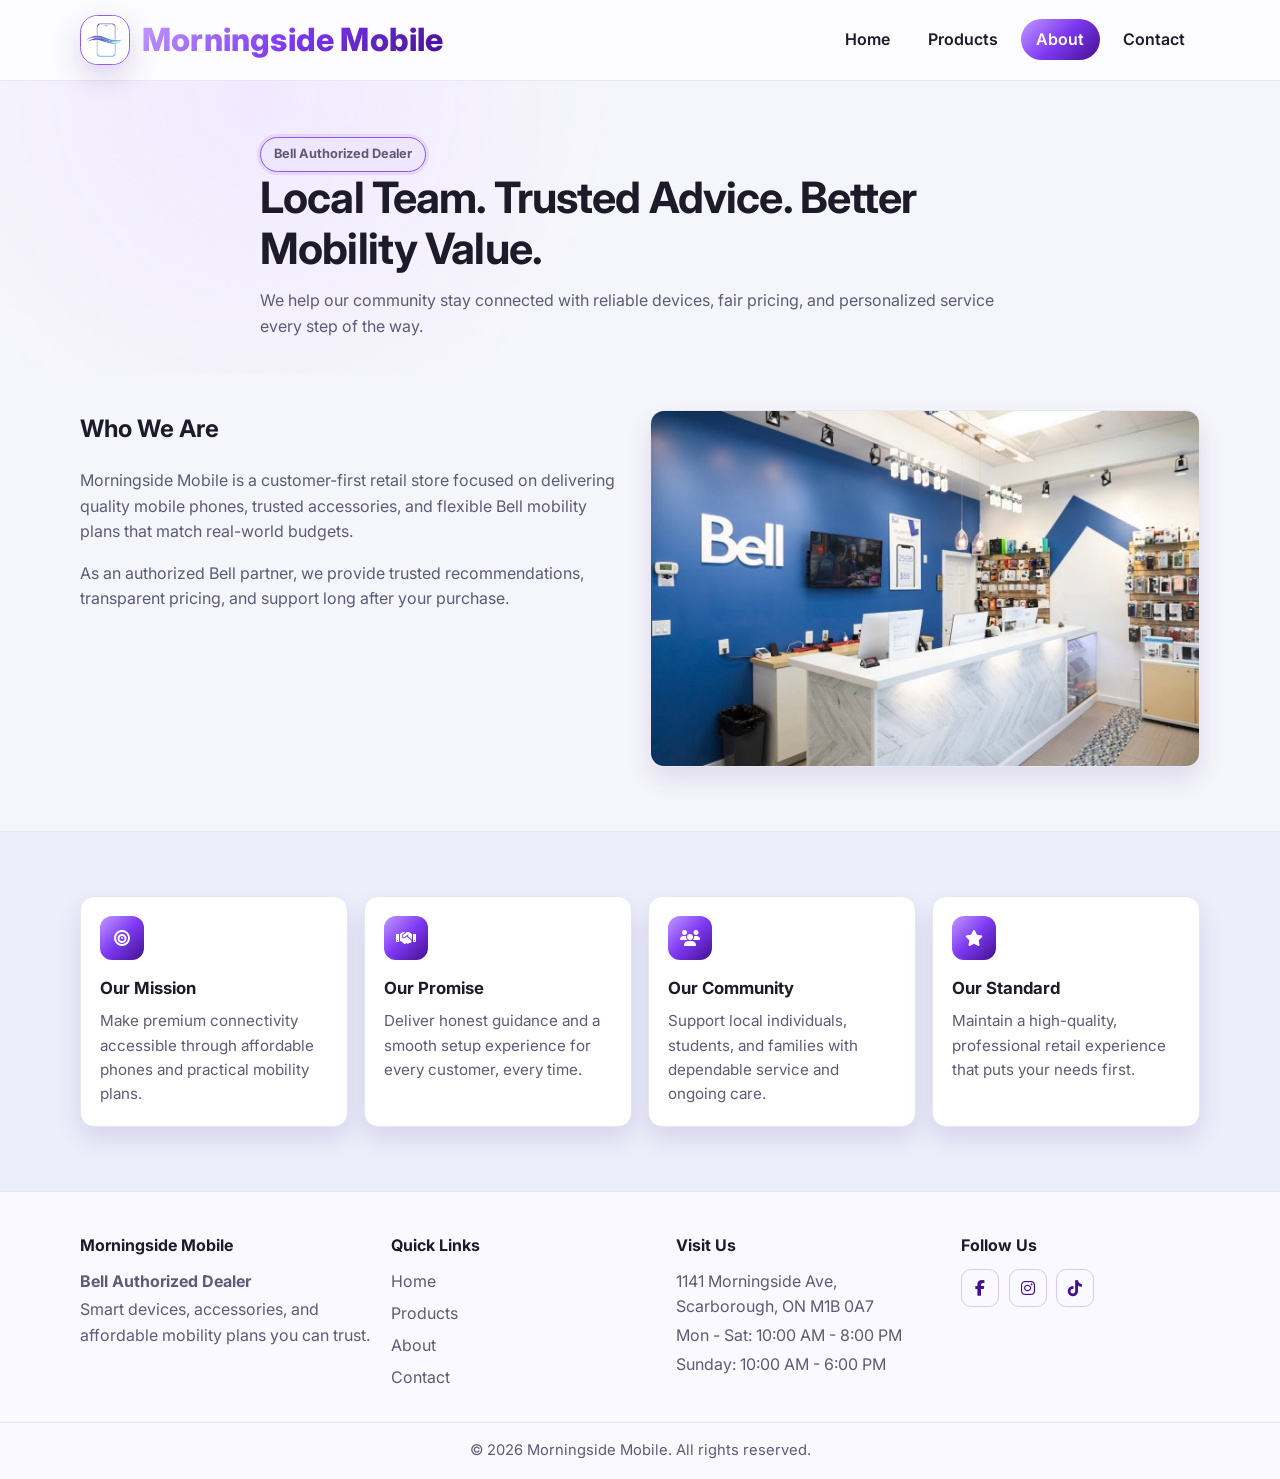
==== about.html @ 5530db8b "first commit" ====
<!DOCTYPE html>
<html lang="en">
  <head>
    <meta charset="UTF-8" />
    <meta name="viewport" content="width=device-width, initial-scale=1.0" />
    <meta
      name="description"
      content="Learn about Morningside Mobile, your trusted Bell Authorized Dealer for phones, accessories, and plans."
    />
    <link rel="icon" type="image/png" href="assets/img/favicon.png" />
    <title>About | Morningside Mobile</title>
    <link rel="preconnect" href="https://fonts.googleapis.com" />
    <link rel="preconnect" href="https://fonts.gstatic.com" crossorigin />
    <link
      href="https://fonts.googleapis.com/css2?family=Inter:wght@400;500;600;700;800&display=swap"
      rel="stylesheet"
    />
    <link
      rel="stylesheet"
      href="https://cdnjs.cloudflare.com/ajax/libs/font-awesome/6.5.2/css/all.min.css"
    />
    <link rel="stylesheet" href="assets/css/style.css" />
  </head>
  <body>
    <header class="site-header">
      <nav class="navbar container" aria-label="Primary navigation">
        <a href="index.html" class="brand" aria-label="Morningside Mobile Home">
          <span class="brand-icon" aria-hidden="true">
            <img
              class="brand-logo"
              src="assets/img/logo.jpg"
              alt="Morningside Mobile logo"
            />
          </span>
          <span class="brand-text-wrap">
            <span class="brand-text">Morningside Mobile</span>
          </span>
        </a>

        <button
          class="menu-toggle"
          aria-expanded="false"
          aria-controls="nav-menu"
          aria-label="Open menu"
          type="button"
        >
          <span></span>
          <span></span>
          <span></span>
        </button>

        <ul class="nav-links" id="nav-menu">
          <li><a href="index.html">Home</a></li>
          <li><a href="products.html">Products</a></li>
          <li><a class="active" href="about.html">About</a></li>
          <li><a href="contact.html">Contact</a></li>
        </ul>
      </nav>
    </header>

    <main>
      <section class="page-hero">
        <div class="container page-hero-inner">
          <p class="hero-badge">Bell Authorized Dealer</p>
          <h1>Local Team. Trusted Advice. Better Mobility Value.</h1>
          <p>
            We help our community stay connected with reliable devices, fair
            pricing, and personalized service every step of the way.
          </p>
        </div>
      </section>

      <section class="about-section">
        <div class="container about-grid">
          <div>
            <h2>Who We Are</h2>
            <p>
              Morningside Mobile is a customer-first retail store focused on
              delivering quality mobile phones, trusted accessories, and flexible
              Bell mobility plans that match real-world budgets.
            </p>
            <p>
              As an authorized Bell partner, we provide trusted recommendations,
              transparent pricing, and support long after your purchase.
            </p>
          </div>
          <div class="about-image">
            <img
              src="assets/img/store.jpeg"
              alt="Morningside Mobile retail store interior"
            />
          </div>
        </div>
      </section>

      <section class="mission-section">
        <div class="container">
          <div class="card-grid">
            <article class="value-card">
              <div class="card-icon" aria-hidden="true">
                <i class="fa-solid fa-bullseye"></i>
              </div>
              <h3>Our Mission</h3>
              <p>
                Make premium connectivity accessible through affordable phones and
                practical mobility plans.
              </p>
            </article>
            <article class="value-card">
              <div class="card-icon" aria-hidden="true">
                <i class="fa-solid fa-handshake"></i>
              </div>
              <h3>Our Promise</h3>
              <p>
                Deliver honest guidance and a smooth setup experience for every
                customer, every time.
              </p>
            </article>
            <article class="value-card">
              <div class="card-icon" aria-hidden="true">
                <i class="fa-solid fa-users"></i>
              </div>
              <h3>Our Community</h3>
              <p>
                Support local individuals, students, and families with dependable
                service and ongoing care.
              </p>
            </article>
            <article class="value-card">
              <div class="card-icon" aria-hidden="true">
                <i class="fa-solid fa-star"></i>
              </div>
              <h3>Our Standard</h3>
              <p>
                Maintain a high-quality, professional retail experience that puts
                your needs first.
              </p>
            </article>
          </div>
        </div>
      </section>
    </main>

    <footer class="site-footer">
      <div class="container footer-grid">
        <section>
          <h3>Morningside Mobile</h3>
          <p class="footer-highlight">Bell Authorized Dealer</p>
          <p>Smart devices, accessories, and affordable mobility plans you can trust.</p>
        </section>
        <section>
          <h3>Quick Links</h3>
          <ul class="footer-links">
            <li><a href="index.html">Home</a></li>
            <li><a href="products.html">Products</a></li>
            <li><a href="about.html">About</a></li>
            <li><a href="contact.html">Contact</a></li>
          </ul>
        </section>
        <section>
          <h3>Visit Us</h3>
          <p>1141 Morningside Ave, Scarborough, ON M1B 0A7</p>
          <p>Mon - Sat: 10:00 AM - 8:00 PM</p>
          <p>Sunday: 10:00 AM - 6:00 PM</p>
        </section>
        <section>
          <h3>Follow Us</h3>
          <div class="social-links" aria-label="Social media links">
            <a href="https://www.facebook.com/share/16yS9xvTxd/?mibextid=wwXIfr" target="_blank" aria-label="Facebook">
              <i class="fa-brands fa-facebook-f"></i>
            </a>
            <a href="https://www.instagram.com/morningside.mobile?igsh=MThoNXhtaGxqd3Roeg==" target="_blank" aria-label="Instagram">
              <i class="fa-brands fa-instagram"></i>
            </a>
            <a href="https://www.tiktok.com/@morningsidemobile?is_from_webapp=1&sender_device=pc" target="_blank" aria-label="TikTok">
              <i class="fa-brands fa-tiktok"></i>
            </a>
          </div>
        </section>
      </div>
      <div class="footer-bottom">
        <p>&copy; 2026 Morningside Mobile. All rights reserved.</p>
      </div>
    </footer>

    <script src="assets/js/script.js"></script>
  </body>
</html>
---- assets/css/style.css ----
:root {
  --bg-main: #f5f6fb;
  --bg-soft: #eceffa;
  --surface: #ffffff;
  --text-main: #1d1b2a;
  --text-muted: #5f5a77;
  --line: #e6e7f2;
  --purple-1: #c199ff;
  --purple-2: #7d38f2;
  --purple-3: #43108f;
  --accent-gradient: linear-gradient(135deg, var(--purple-1), var(--purple-2) 50%, var(--purple-3));
  --shadow-soft: 0 12px 30px rgba(67, 16, 143, 0.18);
  --shadow-card: 0 12px 24px rgba(67, 16, 143, 0.12);
  --radius: 14px;
  --radius-sm: 10px;
  --transition: 0.24s ease;
}

*,
*::before,
*::after {
  box-sizing: border-box;
}

html {
  scroll-behavior: smooth;
}

body {
  margin: 0;
  font-family: "Inter", sans-serif;
  color: var(--text-main);
  background: var(--bg-main);
  line-height: 1.6;
}

img {
  max-width: 100%;
  display: block;
}

a {
  color: inherit;
  text-decoration: none;
}

.container {
  width: min(1120px, 92%);
  margin-inline: auto;
}

.site-header {
  position: sticky;
  top: 0;
  z-index: 1000;
  background: rgba(252, 252, 255, 0.95);
  border-bottom: 1px solid var(--line);
  backdrop-filter: blur(8px);
}

.navbar {
  min-height: 80px;
  display: flex;
  align-items: center;
  justify-content: space-between;
  gap: 1rem;
}

.brand {
  display: flex;
  align-items: center;
  gap: 0.75rem;
}

.brand-icon {
  width: 50px;
  height: 50px;
  flex-shrink: 0;
  border-radius: 35%;
  display: grid;
  place-items: center;
  background: #fff;
  border: 1.5px solid #905cff;
  box-shadow: var(--shadow-soft);
  overflow: hidden;
}

.brand-logo {
  width: 100%;
  height: 100%;
  display: block;
  margin: auto;
  object-fit: contain;
  object-position: center;
  transform: scale(0.9) translate(0px, -6px)
}

.brand-text-wrap {
  display: flex;
  flex-direction: column;
  line-height: 1.2;
}

.brand-text {
  font-size: 2rem;
  font-weight: 800;
  letter-spacing: 0.2px;
  color: var(--purple-3);
  background: var(--accent-gradient);
  -webkit-background-clip: text;
  background-clip: text;
  -webkit-text-fill-color: transparent;
}

.brand-subtitle {
  font-size: 0.74rem;
  font-weight: 600;
  color: var(--purple-3);
  text-transform: uppercase;
  letter-spacing: 0.8px;
}

.nav-links {
  display: flex;
  align-items: center;
  gap: 0.5rem;
  list-style: none;
  margin: 0;
  padding: 0;
}

.nav-links a {
  padding: 0.65rem 0.95rem;
  border-radius: 999px;
  font-weight: 600;
  color: var(--text-main);
  transition: color var(--transition), background-color var(--transition);
}

.nav-links a:hover,
.nav-links a:focus-visible {
  color: var(--purple-3);
  background: #e6dbff;
}

.nav-links a.active {
  color: #fff;
  background: var(--accent-gradient);
}

.menu-toggle {
  display: none;
  width: 42px;
  height: 42px;
  border: 1px solid var(--line);
  background: #fff;
  border-radius: 10px;
  padding: 0.5rem;
  cursor: pointer;
}

.menu-toggle span {
  display: block;
  width: 100%;
  height: 2px;
  background: var(--text-main);
  margin: 5px 0;
  transition: transform var(--transition), opacity var(--transition);
}

.hero {
  background: radial-gradient(circle at 10% 10%, #e8d8ff 0%, transparent 38%),
    radial-gradient(circle at 80% 20%, #ddccff 0%, transparent 34%),
    var(--bg-main);
  padding: 4.5rem 0 4rem;
}

.hero-grid {
  display: grid;
  gap: 2.2rem;
  grid-template-columns: 1.05fr 0.95fr;
  align-items: center;
}

.hero-badge {
  display: inline-flex;
  align-items: center;
  gap: 0.5rem;
  margin: 0 0 1rem;
  padding: 0.38rem 0.8rem;
  border-radius: 999px;
  font-size: 0.8rem;
  font-weight: 700;
  color: var(--purple-3);
  background: #efe7ff;
  border: 1.5px solid #8b57f0;
  box-shadow: 0 0 0 3px rgba(139, 87, 240, 0.14);
}

.hero h1 {
  margin: 0 0 1rem;
  font-size: clamp(1.9rem, 4vw, 3.1rem);
  line-height: 1.15;
  letter-spacing: -0.02em;
}

.hero p {
  margin: 0 0 1.5rem;
  color: var(--text-muted);
  max-width: 58ch;
}

.hero-actions {
  display: flex;
  flex-wrap: wrap;
  gap: 0.75rem;
}

.btn {
  display: inline-flex;
  align-items: center;
  justify-content: center;
  border: 1px solid transparent;
  border-radius: 10px;
  padding: 0.78rem 1.18rem;
  font-weight: 700;
  transition: transform var(--transition), box-shadow var(--transition),
    background-color var(--transition), color var(--transition), border-color var(--transition);
}

.btn:hover,
.btn:focus-visible {
  transform: translateY(-2px);
}

.btn-primary {
  color: #fff;
  background: var(--accent-gradient);
  box-shadow: var(--shadow-soft);
}

.btn-primary:hover,
.btn-primary:focus-visible {
  box-shadow: 0 16px 26px rgba(67, 16, 143, 0.35);
}

.btn-secondary {
  background: #fff;
  color: var(--purple-3);
  border-color: #d6c8f8;
}

.btn-secondary:hover,
.btn-secondary:focus-visible {
  background: #f8f3ff;
}

.hero-visual {
  background: #f5f0ff;
  border: 1px solid #e9ddff;
  border-radius: calc(var(--radius) + 6px);
  padding: 1rem;
  box-shadow: var(--shadow-soft);
}

.hero-visual img {
  border-radius: var(--radius);
  min-height: 280px;
  object-fit: cover;
}

.value-props {
  padding: 4.2rem 0;
  background: var(--bg-soft);
  border-top: 1px solid var(--line);
  border-bottom: 1px solid var(--line);
}

.value-props h2 {
  margin: 0;
  font-size: clamp(1.5rem, 3vw, 2.1rem);
  text-align: center;
}

.section-intro {
  margin: 0.7rem auto 2rem;
  text-align: center;
  color: var(--text-muted);
  max-width: 68ch;
}

.card-grid {
  display: grid;
  gap: 1rem;
  grid-template-columns: repeat(4, minmax(0, 1fr));
}

.value-card {
  background: var(--surface);
  border: 1px solid var(--line);
  border-radius: var(--radius);
  padding: 1.2rem;
  box-shadow: var(--shadow-card);
  transition: transform var(--transition), box-shadow var(--transition), border-color var(--transition);
}

.value-card:hover,
.value-card:focus-within {
  transform: translateY(-4px);
  border-color: #ad84f6;
  box-shadow: 0 16px 24px rgba(67, 16, 143, 0.2);
}

.card-icon {
  width: 44px;
  height: 44px;
  border-radius: 12px;
  display: grid;
  place-items: center;
  background: var(--accent-gradient);
  color: #fff;
  margin-bottom: 0.9rem;
}

.value-card h3 {
  margin: 0 0 0.5rem;
  font-size: 1.05rem;
}

.value-card p {
  margin: 0;
  color: var(--text-muted);
  font-size: 0.95rem;
}

.site-footer {
  background: #f9f9ff;
  padding-top: 2.6rem;
}

.footer-grid {
  display: grid;
  gap: 1.2rem;
  grid-template-columns: 1.1fr 1fr 1fr 0.9fr;
}

.site-footer h3 {
  margin: 0 0 0.6rem;
  font-size: 1rem;
}

.site-footer p {
  margin: 0.2rem 0;
  color: var(--text-muted);
}

.footer-highlight {
  color: var(--purple-3);
  font-weight: 700;
}

.footer-links {
  list-style: none;
  margin: 0;
  padding: 0;
  display: grid;
  gap: 0.4rem;
}

.footer-links a {
  color: var(--text-muted);
}

.footer-links a:hover,
.footer-links a:focus-visible {
  color: var(--purple-3);
}

.social-links {
  display: flex;
  align-items: center;
  gap: 0.6rem;
}

.social-links a {
  width: 38px;
  height: 38px;
  border-radius: 10px;
  border: 1px solid #d9c8ff;
  color: var(--purple-3);
  display: grid;
  place-items: center;
  transition: transform var(--transition), background-color var(--transition), color var(--transition);
}

.social-links a:hover,
.social-links a:focus-visible {
  background: var(--accent-gradient);
  color: #fff;
  transform: translateY(-2px);
}

.footer-bottom {
  margin-top: 2rem;
  border-top: 1px solid var(--line);
  text-align: center;
  padding: 1rem 0;
}

.footer-bottom p {
  margin: 0;
  font-size: 0.92rem;
}

.page-hero {
  padding: 3.5rem 0 2.2rem;
  background: radial-gradient(circle at 20% 5%, #f2e9ff 0%, transparent 34%), var(--bg-main);
}

.page-hero-inner {
  max-width: 760px;
}

.page-hero h1 {
  margin: 0 0 0.8rem;
  font-size: clamp(1.7rem, 3.6vw, 2.7rem);
  line-height: 1.2;
  letter-spacing: -0.02em;
}

.page-hero p {
  margin: 0;
  color: var(--text-muted);
}

.section-heading {
  display: flex;
  align-items: center;
  justify-content: space-between;
  gap: 0.8rem;
  margin-bottom: 1rem;
}

.products-section,
.accessories-section,
.about-section,
.contact-section {
  padding: 2.2rem 0 4rem;
}

.products-grid {
  display: grid;
  grid-template-columns: repeat(3, minmax(0, 1fr));
  gap: 1rem;
}

.products-toolbar {
  display: grid;
  grid-template-columns: 1.4fr 1fr 1fr;
  gap: 0.85rem;
  margin: 0.25rem 0 1.1rem;
}

.accessories-toolbar {
  grid-template-columns: minmax(260px, 460px);
}

.search-field,
.filter-field {
  display: grid;
  gap: 0.38rem;
}

.search-field label,
.filter-field label {
  font-size: 0.87rem;
  font-weight: 600;
  color: var(--text-main);
}

.search-field input,
.filter-field select {
  width: 100%;
  height: 44px;
  border: 1px solid #d5c4ff;
  border-radius: 10px;
  padding: 0 0.8rem;
  font: inherit;
  background: #fff;
  color: var(--text-main);
}

.search-field input:focus,
.filter-field select:focus {
  outline: 2px solid rgba(139, 87, 240, 0.24);
  border-color: #8b57f0;
}

.product-card.is-hidden {
  display: none;
}

.products-empty-state {
  margin: 0.9rem 0 0;
  padding: 0.9rem 1rem;
  border: 1px dashed #b28af7;
  border-radius: 12px;
  color: var(--purple-3);
  background: #f2eaff;
  font-weight: 600;
}

.product-card {
  background: #fff;
  border: 1px solid var(--line);
  border-radius: var(--radius);
  overflow: hidden;
  box-shadow: var(--shadow-card);
}

.product-card img {
  width: 100%;
  height: 210px;
  object-fit: contain;
  object-position: center;
}

.product-content {
  padding: 1rem;
}

.product-content h3 {
  margin: 0 0 0.35rem;
}

.product-content p {
  margin: 0;
  color: var(--text-muted);
}

.product-price {
  margin-top: 0.6rem !important;
  font-weight: 800;
  color: var(--purple-3) !important;
}

.plans-section,
.mission-section {
  background: var(--bg-soft);
  border-top: 1px solid var(--line);
  border-bottom: 1px solid var(--line);
  padding: 4rem 0;
}

.plans-section h2 {
  margin: 0;
  text-align: center;
}

.plans-grid {
  margin-top: 1rem;
  display: grid;
  grid-template-columns: repeat(3, minmax(0, 1fr));
  gap: 1rem;
}

.plan-card {
  background: #fff;
  border: 1px solid var(--line);
  border-radius: var(--radius);
  padding: 1.2rem;
  box-shadow: var(--shadow-card);
}

.plan-card-featured {
  border-color: #9f74ef;
  box-shadow: 0 18px 28px rgba(67, 16, 143, 0.25);
}

.plan-badge {
  display: inline-block;
  margin: 0 0 0.5rem;
  padding: 0.25rem 0.65rem;
  border-radius: 999px;
  font-size: 0.75rem;
  font-weight: 700;
  color: #fff;
  background: var(--accent-gradient);
}

.plan-card h3 {
  margin: 0;
}

.plan-price {
  margin: 0.45rem 0 0.8rem;
  font-size: 1.35rem;
  font-weight: 800;
  color: var(--purple-3);
}

.plan-card ul {
  margin: 0;
  padding-left: 1.1rem;
  color: var(--text-muted);
}

.plan-card li + li {
  margin-top: 0.35rem;
}

.about-grid,
.contact-grid {
  display: grid;
  grid-template-columns: 1fr 1fr;
  gap: 1.25rem;
  align-items: stretch;
}

.about-grid h2 {
  margin-top: 0;
}

.about-grid p {
  color: var(--text-muted);
}

.about-image {
  border-radius: var(--radius);
  overflow: hidden;
  border: 1px solid var(--line);
  box-shadow: var(--shadow-card);
}

.about-image img {
  width: 100%;
  min-height: 310px;
  object-fit: cover;
}

.contact-card,
.contact-info {
  background: #fff;
  border: 1px solid var(--line);
  border-radius: var(--radius);
  box-shadow: var(--shadow-card);
  padding: 1.2rem;
  height: 100%;
  display: flex;
  flex-direction: column;
}

.contact-card h2,
.contact-info h3 {
  margin-top: 0;
}

.contact-card p,
.contact-info p {
  color: var(--text-muted);
}

.contact-info-list {
  display: grid;
  gap: 0.7rem;
  margin-bottom: 1rem;
}

.contact-info-item {
  display: grid;
  grid-template-columns: 42px 1fr;
  gap: 0.7rem;
  align-items: start;
  border: 1px solid #e3d6ff;
  border-radius: 12px;
  padding: 0.7rem;
  background: #faf7ff;
}

.contact-info-icon {
  width: 42px;
  height: 42px;
  border-radius: 10px;
  display: grid;
  place-items: center;
  color: #fff;
  background: var(--accent-gradient);
  box-shadow: var(--shadow-soft);
}

.contact-info-item .contact-info-icon {
  color: #fff;
  text-decoration: none;
}

.contact-info-item h4 {
  margin: 0 0 0.15rem;
  font-size: 0.95rem;
}

.contact-info-item p {
  margin: 0;
}

.contact-info-item p + p {
  margin-top: 0.15rem;
}

.contact-info-item a {
  color: var(--purple-3);
  font-weight: 600;
}

.contact-info-item a:hover,
.contact-info-item a:focus-visible {
  text-decoration: underline;
}

.contact-social {
  margin: 0.2rem 0 1rem;
}

.contact-social h4 {
  margin: 0 0 0.45rem;
  font-size: 0.95rem;
}

.contact-form {
  display: grid;
  gap: 0.55rem;
}

.contact-form label {
  font-size: 0.9rem;
  font-weight: 600;
}

.contact-form input,
.contact-form textarea {
  width: 100%;
  border: 1px solid #d9dceb;
  border-radius: 10px;
  padding: 0.75rem 0.8rem;
  font: inherit;
  color: var(--text-main);
  background: #fff;
}

.contact-form textarea {
  resize: vertical;
}

.contact-form input:focus,
.contact-form textarea:focus {
  outline: 2px solid #d9c0ff;
  border-color: #c29eff;
}

.form-alert {
  margin: 0.25rem 0 0.9rem;
  padding: 0.7rem 0.85rem;
  border-radius: 10px;
  font-size: 0.94rem;
  font-weight: 600;
}

.form-alert-success {
  color: #1e6a33;
  background: #e8f7ec;
  border: 1px solid #a8dfb8;
}

.contact-map-card {
  margin-top: 1.25rem;
  background: #fff;
  border: 1px solid var(--line);
  border-radius: var(--radius);
  box-shadow: var(--shadow-card);
  padding: 1rem;
}

.contact-map-card h3 {
  margin: 0 0 0.8rem;
}

.contact-map-card iframe {
  width: 100%;
  min-height: 360px;
  border: 0;
  border-radius: 10px;
}

@media (max-width: 980px) {
  .hero-grid {
    grid-template-columns: 1fr;
  }

  .card-grid {
    grid-template-columns: repeat(2, minmax(0, 1fr));
  }

  .footer-grid {
    grid-template-columns: repeat(2, minmax(0, 1fr));
  }

  .products-grid,
  .plans-grid,
  .about-grid,
  .contact-grid {
    grid-template-columns: 1fr;
  }

  .products-toolbar {
    grid-template-columns: 1fr;
  }
}

@media (max-width: 760px) {
  .menu-toggle {
    display: inline-block;
  }

  .nav-links {
    position: absolute;
    top: calc(100% + 8px);
    right: 4%;
    width: min(320px, 92%);
    flex-direction: column;
    align-items: stretch;
    background: #fff;
    border: 1px solid var(--line);
    border-radius: var(--radius-sm);
    box-shadow: var(--shadow-soft);
    padding: 0.75rem;
    opacity: 0;
    pointer-events: none;
    transform: translateY(-8px);
    transition: opacity var(--transition), transform var(--transition);
  }

  .nav-links.open {
    opacity: 1;
    pointer-events: auto;
    transform: translateY(0);
  }

  .nav-links a {
    width: 100%;
    border-radius: 8px;
  }

  .hero {
    padding-top: 3.4rem;
  }

  .section-heading {
    flex-direction: column;
    align-items: flex-start;
  }
}

@media (max-width: 600px) {
  .card-grid {
    grid-template-columns: 1fr;
  }

  .footer-grid {
    grid-template-columns: 1fr;
  }
}
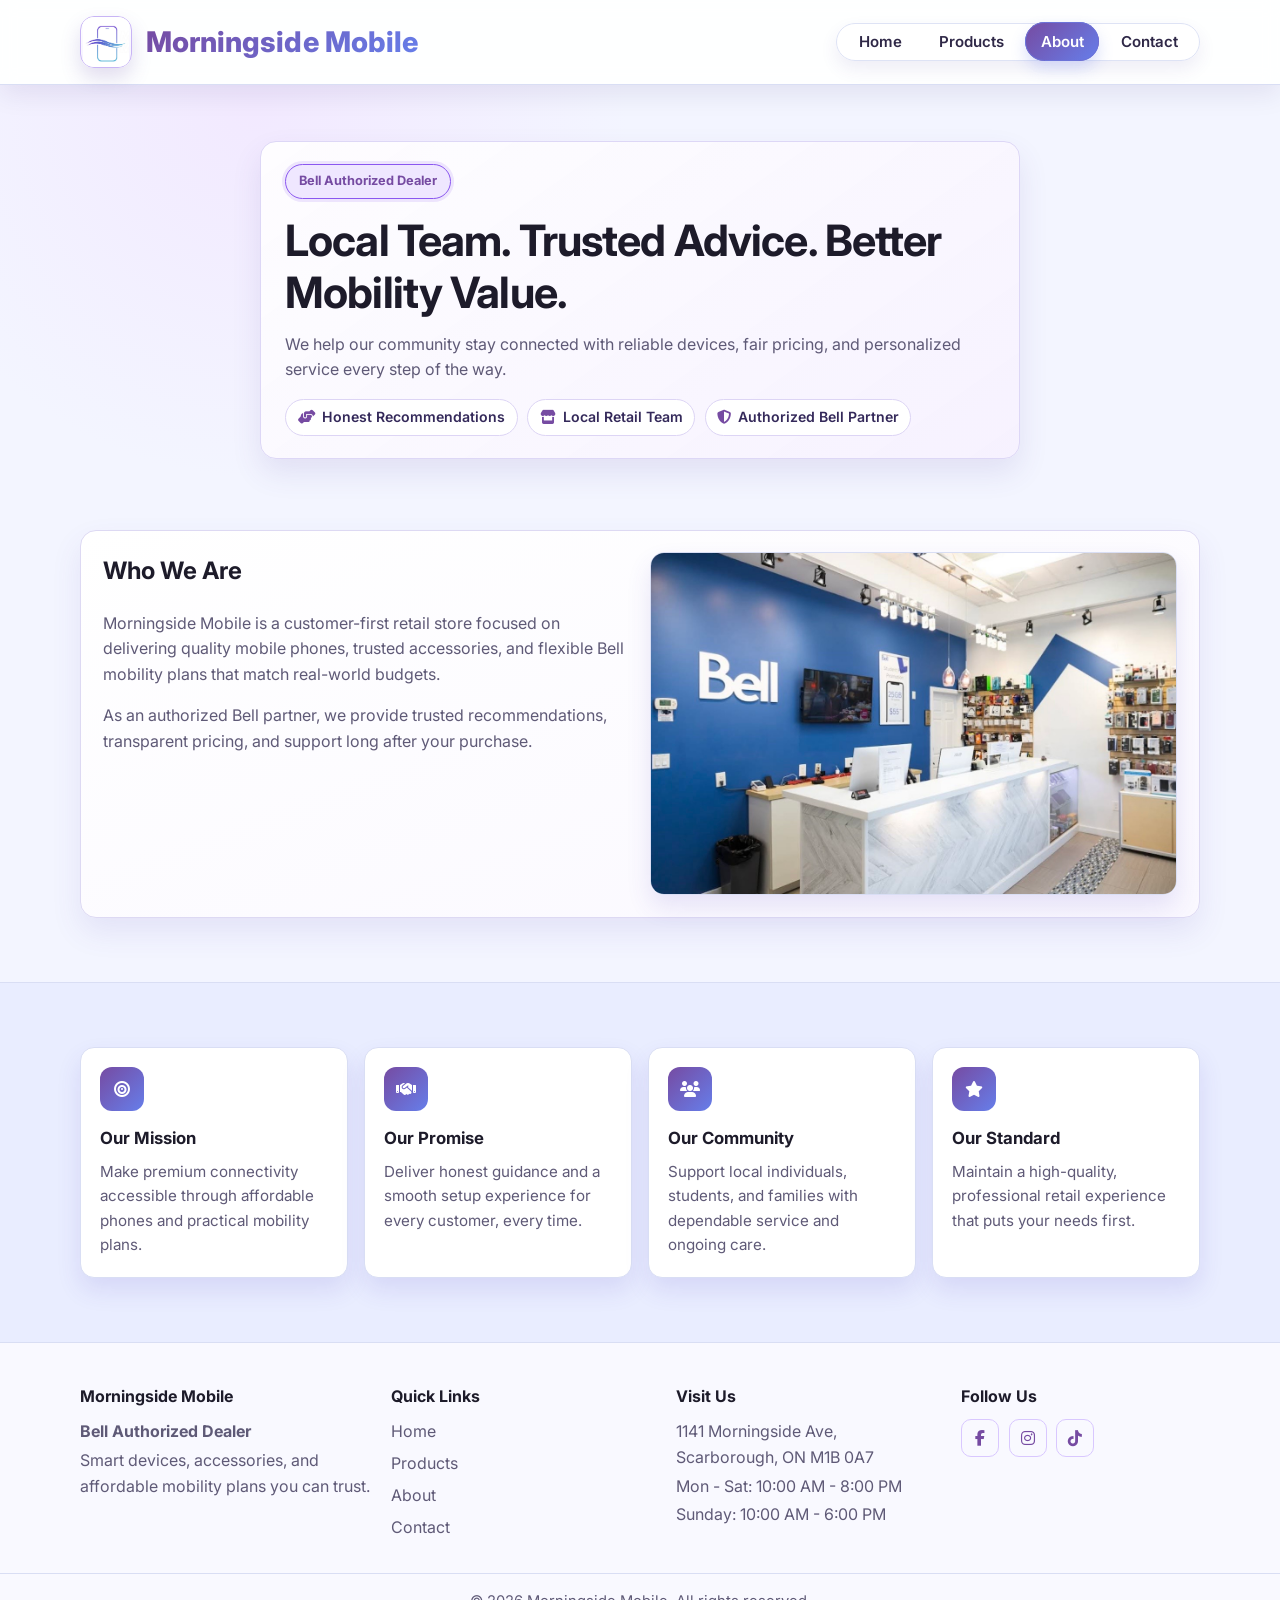
==== commit ba974fc4: "Updated" ====
--- a/about.html
+++ b/about.html
@@ -67,6 +67,11 @@
             We help our community stay connected with reliable devices, fair
             pricing, and personalized service every step of the way.
           </p>
+          <div class="page-hero-points" aria-label="About page highlights">
+            <p><i class="fa-solid fa-handshake-angle"></i> Honest Recommendations</p>
+            <p><i class="fa-solid fa-store"></i> Local Retail Team</p>
+            <p><i class="fa-solid fa-shield-halved"></i> Authorized Bell Partner</p>
+          </div>
         </div>
       </section>
 
--- a/assets/css/style.css
+++ b/assets/css/style.css
@@ -1,16 +1,16 @@
 :root {
-  --bg-main: #f5f6fb;
-  --bg-soft: #eceffa;
+  --bg-main: #f3f5ff;
+  --bg-soft: #e9edff;
   --surface: #ffffff;
   --text-main: #1d1b2a;
   --text-muted: #5f5a77;
-  --line: #e6e7f2;
-  --purple-1: #c199ff;
-  --purple-2: #7d38f2;
-  --purple-3: #43108f;
-  --accent-gradient: linear-gradient(135deg, var(--purple-1), var(--purple-2) 50%, var(--purple-3));
-  --shadow-soft: 0 12px 30px rgba(67, 16, 143, 0.18);
-  --shadow-card: 0 12px 24px rgba(67, 16, 143, 0.12);
+  --line: #d9def4;
+  --purple-1: #667eea;
+  --purple-2: #764ba2;
+  --purple-3: #764ba2;
+  --accent-gradient: linear-gradient(315deg, #667eea 0%, #764ba2 100%);
+  --shadow-soft: 0 12px 30px rgba(75, 58, 192, 0.2);
+  --shadow-card: 0 12px 24px rgba(75, 58, 192, 0.12);
   --radius: 14px;
   --radius-sm: 10px;
   --transition: 0.24s ease;
@@ -53,13 +53,14 @@
   position: sticky;
   top: 0;
   z-index: 1000;
-  background: rgba(252, 252, 255, 0.95);
+  background: rgba(255, 255, 255, 0.92);
   border-bottom: 1px solid var(--line);
   backdrop-filter: blur(8px);
+  box-shadow: 0 10px 24px rgba(36, 19, 87, 0.08);
 }
 
 .navbar {
-  min-height: 80px;
+  min-height: 84px;
   display: flex;
   align-items: center;
   justify-content: space-between;
@@ -69,19 +70,19 @@
 .brand {
   display: flex;
   align-items: center;
-  gap: 0.75rem;
+  gap: 0.85rem;
 }
 
 .brand-icon {
-  width: 50px;
-  height: 50px;
+  width: 52px;
+  height: 52px;
   flex-shrink: 0;
-  border-radius: 35%;
+  border-radius: 14px;
   display: grid;
   place-items: center;
-  background: #fff;
-  border: 1.5px solid #905cff;
-  box-shadow: var(--shadow-soft);
+  background: linear-gradient(180deg, #ffffff 0%, #f5f1ff 100%);
+  border: 1px solid #c8b5f5;
+  box-shadow: 0 10px 20px rgba(86, 65, 168, 0.18);
   overflow: hidden;
 }
 
@@ -92,7 +93,7 @@
   margin: auto;
   object-fit: contain;
   object-position: center;
-  transform: scale(0.9) translate(0px, -6px)
+  transform: scale(0.92) translateY(-4px);
 }
 
 .brand-text-wrap {
@@ -102,9 +103,9 @@
 }
 
 .brand-text {
-  font-size: 2rem;
+  font-size: clamp(1.35rem, 2.3vw, 1.78rem);
   font-weight: 800;
-  letter-spacing: 0.2px;
+  letter-spacing: 0.1px;
   color: var(--purple-3);
   background: var(--accent-gradient);
   -webkit-background-clip: text;
@@ -123,29 +124,45 @@
 .nav-links {
   display: flex;
   align-items: center;
-  gap: 0.5rem;
+  gap: 0.35rem;
   list-style: none;
   margin: 0;
-  padding: 0;
+  padding: 0.35rem;
+  border-radius: 999px;
+  border: 1px solid #dee3f5;
+  background: rgba(255, 255, 255, 0.95);
+  box-shadow: 0 8px 18px rgba(73, 52, 151, 0.09);
 }
 
 .nav-links a {
-  padding: 0.65rem 0.95rem;
+  padding: 0.56rem 0.92rem;
   border-radius: 999px;
   font-weight: 600;
-  color: var(--text-main);
-  transition: color var(--transition), background-color var(--transition);
+  font-size: 0.94rem;
+  color: #2f2847;
+  border: 1px solid transparent;
+  transition: color var(--transition), background-color var(--transition), border-color var(--transition);
 }
 
 .nav-links a:hover,
 .nav-links a:focus-visible {
   color: var(--purple-3);
-  background: #e6dbff;
+  background: #e9eeff;
+  border-color: #cdd8ff;
 }
 
 .nav-links a.active {
   color: #fff;
   background: var(--accent-gradient);
+  border-color: #6c73d8;
+  box-shadow: 0 8px 15px rgba(102, 126, 234, 0.24);
+}
+
+.nav-links a.active:hover,
+.nav-links a.active:focus-visible {
+  color: #fff;
+  background: var(--accent-gradient);
+  border-color: #6c73d8;
 }
 
 .menu-toggle {
@@ -214,6 +231,7 @@
   display: flex;
   flex-wrap: wrap;
   gap: 0.75rem;
+  margin-bottom: 1rem;
 }
 
 .btn {
@@ -255,6 +273,68 @@
   background: #f8f3ff;
 }
 
+.btn-ghost {
+  background: transparent;
+  color: var(--purple-3);
+  border-color: #c7b2f6;
+}
+
+.btn-ghost:hover,
+.btn-ghost:focus-visible {
+  background: #f2eaff;
+}
+
+.hero-proof {
+  display: flex;
+  flex-wrap: wrap;
+  gap: 0.7rem 1rem;
+  margin-bottom: 1.1rem;
+}
+
+.hero-proof p {
+  margin: 0;
+  display: inline-flex;
+  align-items: center;
+  gap: 0.42rem;
+  color: var(--text-main);
+  font-size: 0.9rem;
+  font-weight: 600;
+  background: #fff;
+  border: 1px solid #ddd5f5;
+  border-radius: 999px;
+  padding: 0.4rem 0.72rem;
+}
+
+.hero-proof i {
+  color: var(--purple-3);
+}
+
+.hero-highlights {
+  display: grid;
+  grid-template-columns: repeat(3, minmax(0, 1fr));
+  gap: 0.8rem;
+}
+
+.hero-highlight-card {
+  background: #fff;
+  border: 1px solid #dddaf3;
+  border-radius: 12px;
+  padding: 0.8rem 0.9rem;
+  box-shadow: 0 10px 20px rgba(96, 84, 172, 0.12);
+}
+
+.hero-highlight-card h3 {
+  margin: 0 0 0.3rem;
+  color: var(--purple-3);
+  font-size: 0.98rem;
+}
+
+.hero-highlight-card p {
+  margin: 0;
+  font-size: 0.88rem;
+  line-height: 1.45;
+}
+
 .hero-visual {
   background: #f5f0ff;
   border: 1px solid #e9ddff;
@@ -333,6 +413,269 @@
   font-size: 0.95rem;
 }
 
+.reviews-section {
+  padding: 4rem 0;
+}
+
+.reviews-photos-scroll {
+  overflow-x: auto;
+  padding-bottom: 0.45rem;
+  margin-bottom: 1rem;
+  scrollbar-width: thin;
+  scroll-snap-type: x proximity;
+}
+
+.reviews-photos-track {
+  display: grid;
+  grid-auto-flow: column;
+  grid-auto-columns: minmax(260px, 30%);
+  gap: 0.9rem;
+}
+
+.review-photo-card {
+  margin: 0;
+  background: #fff;
+  border: 1px solid var(--line);
+  border-radius: var(--radius);
+  box-shadow: var(--shadow-card);
+  overflow: hidden;
+  scroll-snap-align: start;
+}
+
+.review-photo-card img {
+  width: 100%;
+  height: 190px;
+  object-fit: cover;
+}
+
+.review-photo-card figcaption {
+  padding: 0.65rem 0.8rem;
+  font-size: 0.88rem;
+  color: var(--text-muted);
+  font-weight: 600;
+}
+
+.reviews-scroll {
+  overflow-x: auto;
+  padding-bottom: 0.45rem;
+  scrollbar-width: thin;
+  scroll-snap-type: x mandatory;
+}
+
+.reviews-grid {
+  display: grid;
+  grid-auto-flow: column;
+  grid-auto-columns: minmax(280px, 33%);
+  gap: 1rem;
+}
+
+.review-card {
+  background: #fff;
+  border: 1px solid var(--line);
+  border-radius: var(--radius);
+  padding: 1.1rem;
+  box-shadow: var(--shadow-card);
+  scroll-snap-align: start;
+}
+
+.review-stars {
+  color: #f3b300;
+  letter-spacing: 1px;
+  margin-bottom: 0.6rem;
+  font-size: 0.92rem;
+}
+
+.review-card p {
+  margin: 0 0 0.7rem;
+  color: var(--text-muted);
+}
+
+.review-card h3 {
+  margin: 0;
+  font-size: 0.96rem;
+  color: var(--purple-3);
+}
+
+body.has-popup-open {
+  overflow: hidden;
+}
+
+.promo-popup {
+  position: fixed;
+  inset: 0;
+  z-index: 1400;
+  display: grid;
+  place-items: center;
+  padding: 1rem;
+}
+
+.promo-popup[hidden] {
+  display: none;
+}
+
+.promo-popup-overlay {
+  position: absolute;
+  inset: 0;
+  background: rgba(23, 18, 45, 0.55);
+}
+
+.promo-popup-card {
+  position: relative;
+  width: min(560px, 100%);
+  background:
+    radial-gradient(circle at 18% 78%, rgba(255, 196, 222, 0.52) 0 58px, transparent 59px),
+    radial-gradient(circle at 82% 24%, rgba(255, 188, 217, 0.48) 0 64px, transparent 65px),
+    radial-gradient(circle at 30% 84%, rgba(255, 255, 255, 0.42) 0 22px, transparent 23px),
+    radial-gradient(circle at 68% 12%, rgba(255, 255, 255, 0.38) 0 26px, transparent 27px),
+    radial-gradient(circle at 16% 18%, rgba(255, 255, 255, 0.7) 0 34px, transparent 35px),
+    radial-gradient(circle at 86% 84%, rgba(255, 255, 255, 0.55) 0 48px, transparent 49px),
+    linear-gradient(155deg, #fff8fb 0%, #ffdbe9 55%, #ffcfe2 100%);
+  border: 1px solid #efb9cf;
+  border-radius: 18px;
+  box-shadow: 0 26px 60px rgba(102, 33, 68, 0.26);
+  padding: 1.3rem 1.2rem 1.2rem;
+  overflow: hidden;
+  z-index: 1;
+  transform: translateY(12px) scale(0.98);
+  opacity: 0;
+  transition: transform var(--transition), opacity var(--transition);
+}
+
+.promo-popup-card::before,
+.promo-popup-card::after {
+  content: "";
+  position: absolute;
+  width: 230px;
+  height: 230px;
+  border-radius: 50%;
+  pointer-events: none;
+  opacity: 0.5;
+  z-index: 0;
+}
+
+.promo-popup-card::before {
+  top: -88px;
+  right: -72px;
+  background:
+    radial-gradient(circle at 50% 16%, #ffc4dc 0 18%, transparent 19%),
+    radial-gradient(circle at 24% 44%, #ffb6d3 0 18%, transparent 19%),
+    radial-gradient(circle at 76% 44%, #ffb6d3 0 18%, transparent 19%),
+    radial-gradient(circle at 50% 72%, #ffaccd 0 17%, transparent 18%),
+    radial-gradient(circle at 50% 50%, rgba(255, 245, 250, 0.95) 0 10%, transparent 11%);
+  transform: rotate(16deg);
+}
+
+.promo-popup-card::after {
+  bottom: -92px;
+  left: -74px;
+  background:
+    radial-gradient(circle at 50% 16%, #ffd0e4 0 18%, transparent 19%),
+    radial-gradient(circle at 24% 46%, #ffc4dd 0 18%, transparent 19%),
+    radial-gradient(circle at 76% 46%, #ffc4dd 0 18%, transparent 19%),
+    radial-gradient(circle at 50% 74%, #ffbad7 0 17%, transparent 18%),
+    radial-gradient(circle at 50% 50%, rgba(255, 245, 251, 0.95) 0 10%, transparent 11%);
+  transform: rotate(-20deg);
+}
+
+.promo-popup-tag::before {
+  content: "🌸";
+  margin-right: 0.35rem;
+}
+
+.promo-popup-list li::marker {
+  color: #cf4f85;
+}
+
+.promo-popup-actions {
+  position: relative;
+}
+
+.promo-popup-actions::before,
+.promo-popup-actions::after {
+  content: "✿";
+  position: absolute;
+  top: -1.15rem;
+  font-size: 0.9rem;
+  color: rgba(181, 67, 119, 0.65);
+}
+
+.promo-popup-actions::before {
+  left: 0.15rem;
+}
+
+.promo-popup-actions::after {
+  right: 0.15rem;
+}
+
+.promo-popup-card > * {
+  position: relative;
+  z-index: 1;
+}
+
+.promo-popup.is-open .promo-popup-card {
+  transform: translateY(0) scale(1);
+  opacity: 1;
+}
+
+.promo-popup-close {
+  position: absolute;
+  top: 0.7rem;
+  right: 0.7rem;
+  width: 34px;
+  height: 34px;
+  border-radius: 9px;
+  border: 1px solid #dccdf8;
+  background: #fff;
+  color: var(--purple-3);
+  cursor: pointer;
+}
+
+.promo-popup-tag {
+  margin: 0 0 0.55rem;
+  width: fit-content;
+  padding: 0.28rem 0.62rem;
+  border-radius: 999px;
+  background: var(--accent-gradient);
+  color: #fff;
+  font-size: 0.78rem;
+  font-weight: 700;
+  letter-spacing: 0.2px;
+}
+
+.promo-popup-card h2 {
+  margin: 0 0 0.45rem;
+  font-size: clamp(1.35rem, 2.8vw, 1.85rem);
+}
+
+.promo-popup-card p {
+  margin: 0;
+  color: var(--text-muted);
+}
+
+.promo-popup-list {
+  margin: 0.8rem 0 1rem;
+  padding-left: 1.05rem;
+  color: #3f3566;
+}
+
+.promo-popup-list li + li {
+  margin-top: 0.32rem;
+}
+
+.promo-popup-actions {
+  display: flex;
+  flex-wrap: nowrap;
+  gap: 0.6rem;
+  align-items: center;
+}
+
+.promo-popup-actions .btn {
+  flex: 1;
+  white-space: nowrap;
+  padding: 0.72rem 0.8rem;
+  font-size: 0.88rem;
+}
+
 .site-footer {
   background: #f9f9ff;
   padding-top: 2.6rem;
@@ -419,6 +762,16 @@
 
 .page-hero-inner {
   max-width: 760px;
+  background: linear-gradient(145deg, rgba(255, 255, 255, 0.9), rgba(247, 242, 255, 0.95));
+  border: 1px solid #ddd7f6;
+  border-radius: calc(var(--radius) + 2px);
+  padding: 1.4rem 1.5rem;
+  box-shadow: 0 14px 30px rgba(83, 66, 157, 0.11);
+}
+
+.page-hero .hero-badge {
+  margin: 0 0 1rem;
+  color: var(--purple-3);
 }
 
 .page-hero h1 {
@@ -431,6 +784,31 @@
 .page-hero p {
   margin: 0;
   color: var(--text-muted);
+}
+
+.page-hero-points {
+  margin-top: 1rem;
+  display: flex;
+  flex-wrap: wrap;
+  gap: 0.6rem;
+}
+
+.page-hero-points p {
+  margin: 0;
+  display: inline-flex;
+  align-items: center;
+  gap: 0.42rem;
+  border-radius: 999px;
+  background: #fff;
+  border: 1px solid #ddd5f5;
+  color: #34295a;
+  font-size: 0.88rem;
+  font-weight: 600;
+  padding: 0.4rem 0.72rem;
+}
+
+.page-hero-points i {
+  color: var(--purple-3);
 }
 
 .section-heading {
@@ -448,6 +826,71 @@
   padding: 2.2rem 0 4rem;
 }
 
+.products-section > .container,
+.accessories-section > .container,
+.about-section > .container,
+.contact-section > .container {
+  background: linear-gradient(160deg, #ffffff 0%, #faf8ff 100%);
+  border: 1px solid #ddd9f3;
+  border-radius: calc(var(--radius) + 2px);
+  box-shadow: 0 14px 30px rgba(88, 65, 176, 0.1);
+  padding: 1.35rem;
+}
+
+.top-deals-section .container {
+  background: linear-gradient(145deg, #f5f7ff 0%, #edf1ff 100%);
+  border: 1px solid #d4dcff;
+  border-radius: calc(var(--radius) + 4px);
+  padding: 1.45rem;
+  box-shadow: 0 14px 30px rgba(102, 126, 234, 0.14);
+}
+
+.top-deals-section .section-heading h2 {
+  position: relative;
+  display: inline-flex;
+  align-items: center;
+  gap: 0.45rem;
+  margin: 0;
+  color: var(--purple-3);
+  letter-spacing: 0.2px;
+}
+
+.top-deals-section .section-heading h2::before {
+  content: "HOT";
+  display: inline-flex;
+  align-items: center;
+  justify-content: center;
+  min-width: 42px;
+  height: 24px;
+  border-radius: 999px;
+  font-size: 0.7rem;
+  font-weight: 800;
+  color: #fff;
+  background: linear-gradient(135deg, #ff6f61, #ff8c42);
+  box-shadow: 0 6px 12px rgba(255, 111, 97, 0.28);
+}
+
+.top-deals-section .section-intro {
+  margin-top: 0.45rem;
+  font-weight: 500;
+}
+
+.top-deals-section .product-card {
+  border-color: #d7def8;
+  transition: transform var(--transition), box-shadow var(--transition), border-color var(--transition);
+}
+
+.top-deals-section .product-card:hover,
+.top-deals-section .product-card:focus-within {
+  transform: translateY(-4px);
+  border-color: #a7b4ef;
+  box-shadow: 0 18px 28px rgba(102, 126, 234, 0.2);
+}
+
+.top-deals-section .products-grid {
+  margin-top: 1.1rem;
+}
+
 .products-grid {
   display: grid;
   grid-template-columns: repeat(3, minmax(0, 1fr));
@@ -456,7 +899,7 @@
 
 .products-toolbar {
   display: grid;
-  grid-template-columns: 1.4fr 1fr 1fr;
+  grid-template-columns: 1.4fr 1fr 1fr 1fr;
   gap: 0.85rem;
   margin: 0.25rem 0 1.1rem;
 }
@@ -510,23 +953,36 @@
   font-weight: 600;
 }
 
+.products-show-more-wrap {
+  margin-top: 1rem;
+  display: flex;
+  justify-content: center;
+}
+
 .product-card {
   background: #fff;
   border: 1px solid var(--line);
   border-radius: var(--radius);
   overflow: hidden;
+  padding-top: 15px;
   box-shadow: var(--shadow-card);
+  display: flex;
+  flex-direction: column;
 }
 
 .product-card img {
   width: 100%;
-  height: 210px;
+  height: 180px;
   object-fit: contain;
   object-position: center;
 }
 
 .product-content {
-  padding: 1rem;
+  padding: 1rem 1rem 0.35rem;
+  display: flex;
+  min-height: 140px;
+  flex-direction: column;
+  flex: 1;
 }
 
 .product-content h3 {
@@ -538,8 +994,44 @@
   color: var(--text-muted);
 }
 
+.product-content .product-description {
+  display: -webkit-box;
+  line-clamp: 1;
+  -webkit-line-clamp: 1;
+  -webkit-box-orient: vertical;
+  overflow: hidden;
+  min-height: 1.6em;
+}
+
+.product-content .product-description.is-expanded {
+  display: block;
+  line-clamp: unset;
+  -webkit-line-clamp: unset;
+  -webkit-box-orient: initial;
+  overflow: visible;
+  min-height: auto;
+}
+
+.product-content .details-toggle {
+  margin-top: 0.35rem;
+  align-self: flex-start;
+  border: 0;
+  background: transparent;
+  color: var(--purple-3);
+  font-weight: 700;
+  font-size: 0.82rem;
+  padding: 0;
+  cursor: pointer;
+}
+
+.product-content .details-toggle:hover,
+.product-content .details-toggle:focus-visible {
+  text-decoration: underline;
+}
+
 .product-price {
-  margin-top: 0.6rem !important;
+  margin-top: auto !important;
+  padding-top: 0;
   font-weight: 800;
   color: var(--purple-3) !important;
 }
@@ -570,6 +1062,28 @@
   border-radius: var(--radius);
   padding: 1.2rem;
   box-shadow: var(--shadow-card);
+  position: relative;
+  overflow: hidden;
+  display: flex;
+  flex-direction: column;
+  transition: transform var(--transition), box-shadow var(--transition), border-color var(--transition);
+}
+
+.plan-card::before {
+  content: "";
+  position: absolute;
+  top: 0;
+  left: 0;
+  width: 100%;
+  height: 4px;
+  background: linear-gradient(90deg, #8aa7ff, #764ba2);
+}
+
+.plan-card:hover,
+.plan-card:focus-within {
+  transform: translateY(-4px);
+  border-color: #c3b2f2;
+  box-shadow: 0 18px 30px rgba(47, 63, 179, 0.16);
 }
 
 .plan-card-featured {
@@ -578,35 +1092,80 @@
 }
 
 .plan-badge {
-  display: inline-block;
-  margin: 0 0 0.5rem;
+  display: inline-flex;
+  width: fit-content;
+  align-self: flex-start;
+  margin: 0;
   padding: 0.25rem 0.65rem;
   border-radius: 999px;
   font-size: 0.75rem;
   font-weight: 700;
   color: #fff;
   background: var(--accent-gradient);
+  letter-spacing: normal;
+  text-transform: none;
+  box-shadow: none;
+}
+
+.plan-card-featured .plan-badge {
+  position: absolute;
+  top: 0.85rem;
+  right: 0.85rem;
+  z-index: 1;
 }
 
 .plan-card h3 {
   margin: 0;
-}
-
-.plan-price {
-  margin: 0.45rem 0 0.8rem;
+  font-size: 1.22rem;
+  letter-spacing: 0.2px;
+  color: var(--purple-3);
+  line-height: 1.2;
+  background: linear-gradient(135deg, #eef2ff, #f6f1ff);
+  border: 1px solid #d8dffb;
+  border-radius: 10px;
+  padding: 0.42rem 0.62rem;
+  display: inline-flex;
+  align-self: flex-start;
+}
+
+.plan-name {
+  margin: 0.5rem 0 0.9rem;
   font-size: 1.35rem;
   font-weight: 800;
   color: var(--purple-3);
+  display: inline-flex;
+  align-items: center;
+  align-self: flex-start;
+  padding: 0.28rem 0.62rem;
+  border-radius: 999px;
+  background: #eef2ff;
+  border: 1px solid #d7defb;
 }
 
 .plan-card ul {
   margin: 0;
-  padding-left: 1.1rem;
+  padding-left: 0;
+  list-style: none;
   color: var(--text-muted);
 }
 
+.plan-card li {
+  position: relative;
+  padding-left: 1.35rem;
+  line-height: 1.45;
+}
+
+.plan-card li::before {
+  content: "✓";
+  position: absolute;
+  left: 0;
+  top: 0;
+  color: #1f9d63;
+  font-weight: 700;
+}
+
 .plan-card li + li {
-  margin-top: 0.35rem;
+  margin-top: 0.48rem;
 }
 
 .about-grid,
@@ -706,6 +1265,26 @@
   margin-top: 0.15rem;
 }
 
+.contact-info-item .entrance-note {
+  margin-top: 0.45rem;
+  display: flex;
+  align-items: center;
+  gap: 0.45rem;
+  padding: 0.55rem 0.7rem;
+  border-radius: 8px;
+  color: #7a4100;
+  font-weight: 700;
+  background: #fff2d8;
+  border: 1px solid #ffd28a;
+  border-left: 5px solid #f59e0b;
+}
+
+.contact-info-item .entrance-note i {
+  color: #d97706;
+  font-size: 0.95rem;
+  flex-shrink: 0;
+}
+
 .contact-info-item a {
   color: var(--purple-3);
   font-weight: 600;
@@ -810,43 +1389,94 @@
     grid-template-columns: 1fr;
   }
 
+  .reviews-grid {
+    grid-auto-columns: minmax(270px, 70%);
+  }
+
+  .reviews-photos-track {
+    grid-auto-columns: minmax(240px, 62%);
+  }
+
   .products-toolbar {
     grid-template-columns: 1fr;
   }
+
+  .hero-highlights {
+    grid-template-columns: 1fr;
+  }
+
+  .page-hero-inner {
+    padding: 1.15rem 1rem;
+  }
 }
 
 @media (max-width: 760px) {
+  .navbar {
+    min-height: 72px;
+    position: relative;
+  }
+
+  .brand-icon {
+    width: 44px;
+    height: 44px;
+  }
+
+  .brand-text {
+    font-size: 1.45rem;
+  }
+
   .menu-toggle {
     display: inline-block;
+    border-color: #cfd6f3;
+    box-shadow: 0 6px 14px rgba(102, 126, 234, 0.14);
   }
 
   .nav-links {
     position: absolute;
-    top: calc(100% + 8px);
-    right: 4%;
-    width: min(320px, 92%);
+    top: calc(100% + 6px);
+    left: 0;
+    right: 0;
+    width: 100%;
     flex-direction: column;
     align-items: stretch;
-    background: #fff;
-    border: 1px solid var(--line);
-    border-radius: var(--radius-sm);
-    box-shadow: var(--shadow-soft);
-    padding: 0.75rem;
+    gap: 0.18rem;
+    background: #ffffff;
+    border: 1px solid #d6ddf8;
+    border-radius: 12px;
+    box-shadow: 0 14px 28px rgba(47, 63, 179, 0.16);
+    padding: 0.5rem;
     opacity: 0;
     pointer-events: none;
-    transform: translateY(-8px);
+    transform: translateY(-6px) scale(0.98);
+    transform-origin: top center;
     transition: opacity var(--transition), transform var(--transition);
   }
 
   .nav-links.open {
     opacity: 1;
     pointer-events: auto;
-    transform: translateY(0);
+    transform: translateY(0) scale(1);
+  }
+
+  .nav-links li {
+    width: 100%;
   }
 
   .nav-links a {
+    display: flex;
+    align-items: center;
     width: 100%;
-    border-radius: 8px;
+    min-height: 46px;
+    border-radius: 9px;
+    border: 1px solid transparent;
+    padding: 0.72rem 0.9rem;
+    font-weight: 600;
+  }
+
+  .nav-links a:hover,
+  .nav-links a:focus-visible {
+    border-color: #d9e1ff;
+    background: #f2f5ff;
   }
 
   .hero {
@@ -860,6 +1490,10 @@
 }
 
 @media (max-width: 600px) {
+  .brand-text {
+    font-size: 1.28rem;
+  }
+
   .card-grid {
     grid-template-columns: 1fr;
   }
@@ -867,4 +1501,21 @@
   .footer-grid {
     grid-template-columns: 1fr;
   }
-}
+
+  .reviews-grid {
+    grid-auto-columns: minmax(250px, 86%);
+  }
+
+  .reviews-photos-track {
+    grid-auto-columns: minmax(220px, 84%);
+  }
+
+  .review-photo-card img {
+    height: 170px;
+  }
+
+  .promo-popup-card {
+    padding: 1.05rem 0.95rem 0.95rem;
+  }
+
+}
